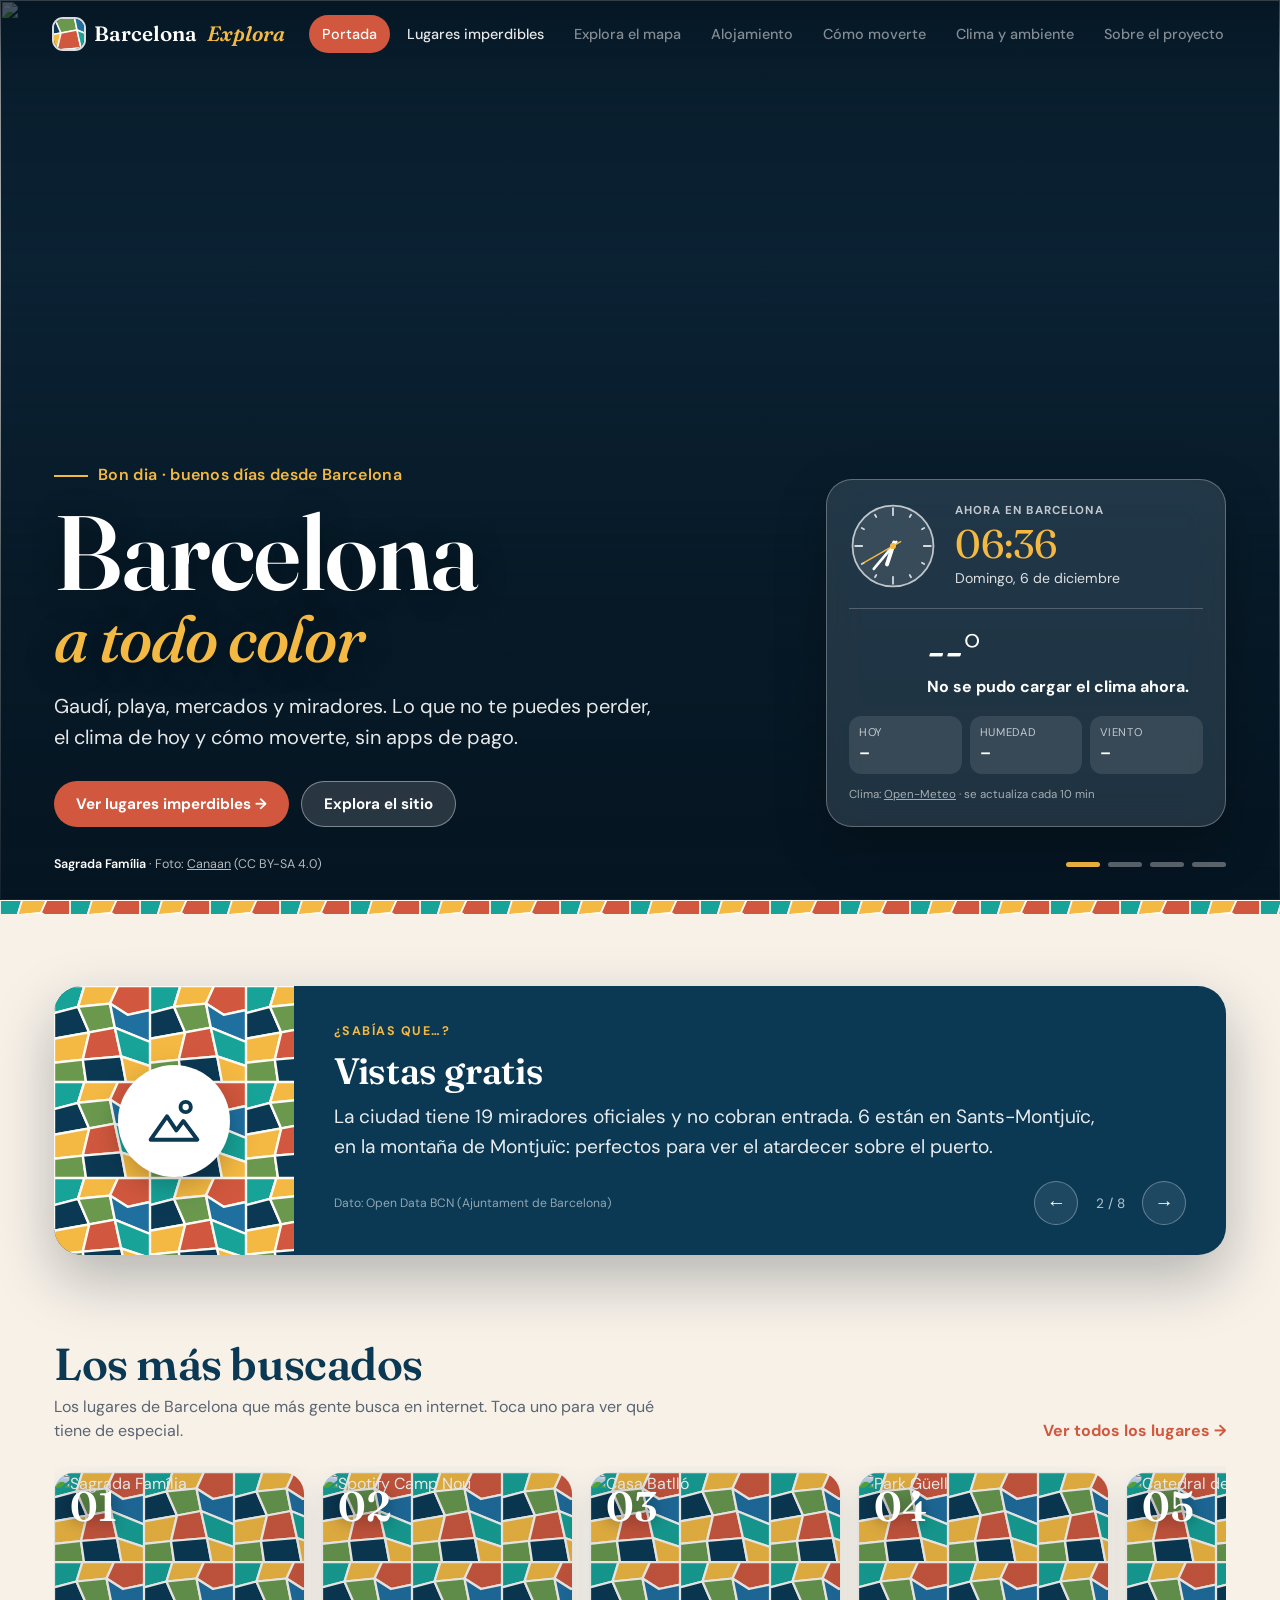
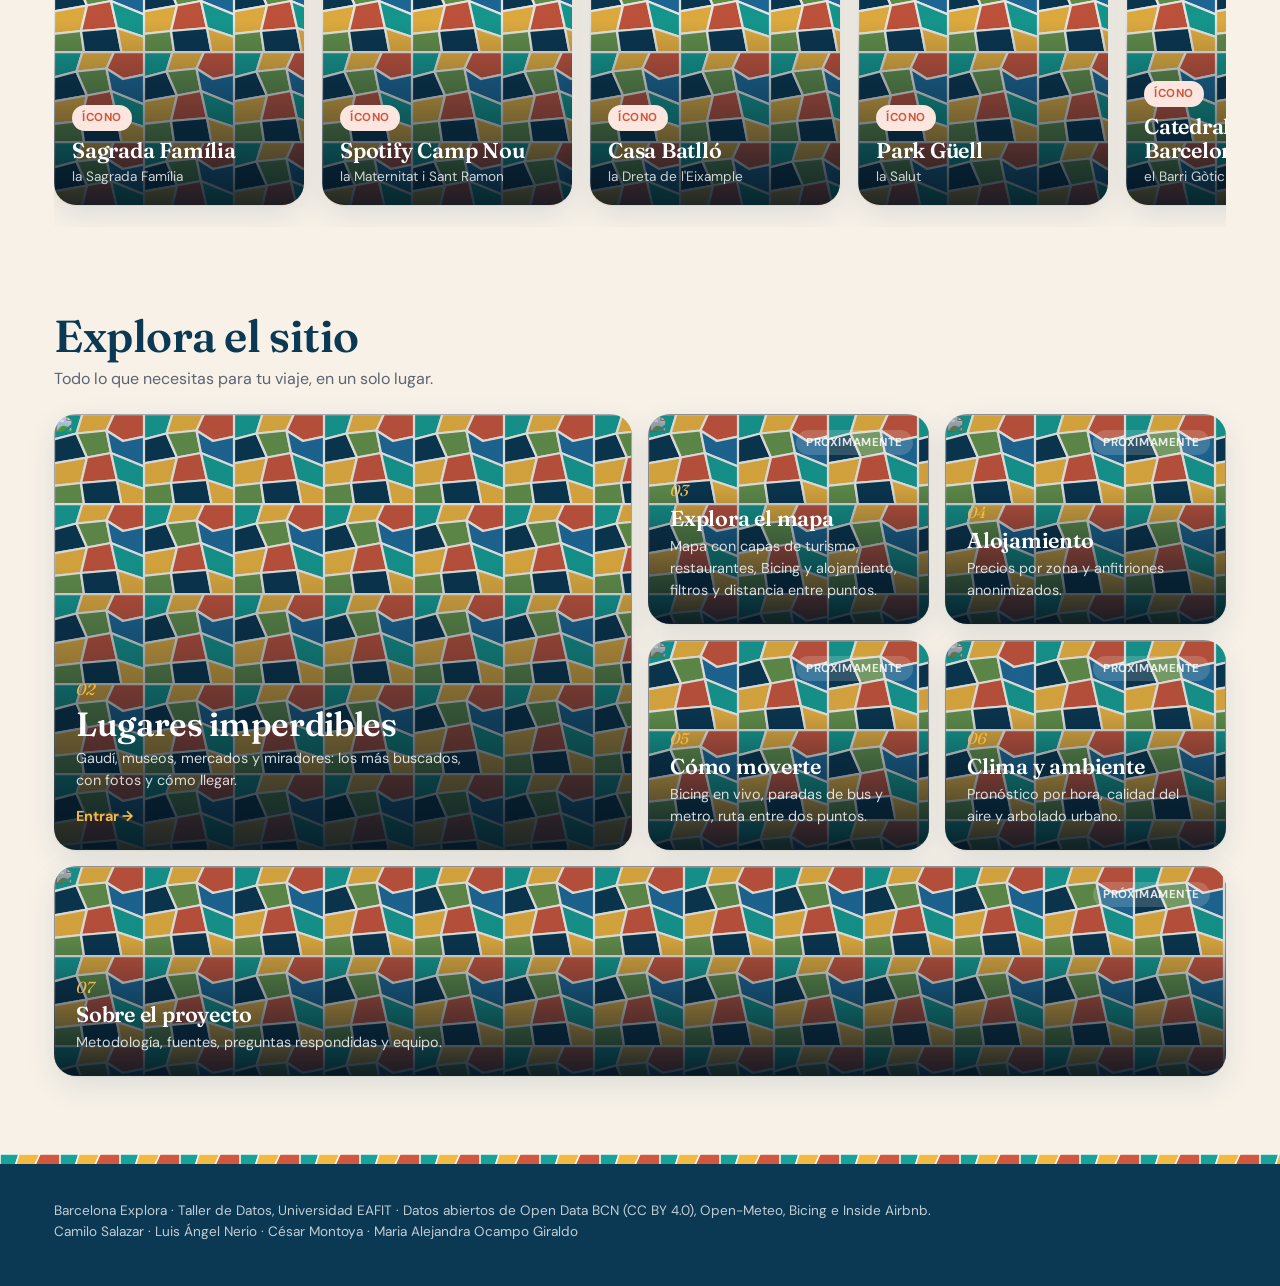
==== index.html @ 73ba647a "feat(portada): hora y clima en vivo de Barcelona y dato curioso del lago" ====
<!DOCTYPE html>
<html lang="es">
<head>
  <meta charset="UTF-8">
  <meta name="viewport" content="width=device-width, initial-scale=1">
  <title>Barcelona Explora · Tu guía de Barcelona</title>
  <meta name="description" content="Qué ver en Barcelona, el clima de hoy y cómo moverte, con datos abiertos de la ciudad.">
  <link rel="preconnect" href="https://fonts.googleapis.com">
  <link rel="preconnect" href="https://fonts.gstatic.com" crossorigin>
  <link href="https://fonts.googleapis.com/css2?family=Fraunces:ital,opsz,wght@0,9..144,500;0,9..144,600;1,9..144,500&family=DM+Sans:opsz,wght@9..40,400;9..40,500;9..40,600;9..40,700&display=swap" rel="stylesheet">
  <link rel="stylesheet" href="assets/css/estilos.css">
</head>
<body class="con-hero">
  <header id="navbar"></header>

  <main>
    <section class="hero" aria-labelledby="hero-titulo">
      <div class="hero__fondos" id="fondos">
        <img class="activa" src="assets/img/portada/sagrada-familia.jpg" alt="">
      </div>

      <div class="contenedor hero__contenido">
        <div>
          <p class="hero__saludo" id="saludo">Hola, viajero</p>
          <h1 id="hero-titulo">Barcelona <em>a todo color</em></h1>
          <p class="hero__intro">Gaudí, playa, mercados y miradores. Lo que no te puedes perder, el clima de hoy y cómo moverte, sin apps de pago.</p>
          <div class="hero__acciones">
            <a class="boton" href="lugares.html">Ver lugares imperdibles →</a>
            <a class="boton boton--vidrio" href="#explora">Explora el sitio</a>
          </div>
        </div>

        <aside class="widget" aria-label="Ahora en Barcelona">
          <div class="widget__reloj">
            <svg class="reloj" viewBox="0 0 100 100" aria-hidden="true">
              <circle class="reloj__cara" cx="50" cy="50" r="46"/>
              <g id="reloj-marcas"></g>
              <line class="reloj__aguja reloj__aguja--h" id="aguja-h" x1="50" y1="54" x2="50" y2="28"/>
              <line class="reloj__aguja reloj__aguja--m" id="aguja-m" x1="50" y1="56" x2="50" y2="16"/>
              <line class="reloj__aguja reloj__aguja--s" id="aguja-s" x1="50" y1="60" x2="50" y2="12"/>
              <circle cx="50" cy="50" r="3.5" fill="#f4b942"/>
            </svg>
            <div aria-live="off">
              <div class="widget__etiqueta">Ahora en Barcelona</div>
              <div class="widget__hora" id="hora-bcn">--:--</div>
              <div class="widget__fecha" id="fecha-bcn"></div>
            </div>
          </div>

          <div class="widget__clima" id="clima">
            <svg class="clima__icono" id="clima-icono" viewBox="0 0 64 64" aria-hidden="true"></svg>
            <div>
              <div class="clima__temp" id="clima-temp">--°</div>
              <div class="clima__estado" id="clima-estado">Cargando el clima…</div>
              <div class="clima__sensacion" id="clima-sensacion"></div>
            </div>
          </div>
          <dl class="clima__detalles">
            <div><dt>Hoy</dt><dd id="clima-minmax">–</dd></div>
            <div><dt>Humedad</dt><dd id="clima-humedad">–</dd></div>
            <div><dt>Viento</dt><dd id="clima-viento">–</dd></div>
          </dl>
          <p class="widget__fuente" id="clima-fuente">Clima: <a href="https://open-meteo.com/" target="_blank" rel="noopener">Open-Meteo</a> · se actualiza cada 10 min</p>
        </aside>
      </div>

      <div class="contenedor hero__pie">
        <p class="hero__credito" id="credito"></p>
        <div class="hero__puntos" id="puntos" role="group" aria-label="Cambiar foto"></div>
      </div>
    </section>
    <div class="mosaico-franja" aria-hidden="true"></div>

    <div class="contenedor">
      <section class="sabias" aria-labelledby="sabias-titulo">
        <div class="sabias__caja" id="sabias">
          <div class="sabias__lado"><div class="sabias__icono" id="dato-icono"></div></div>
          <div class="sabias__cuerpo">
            <p class="sabias__kicker" id="sabias-titulo">¿Sabías que…?</p>
            <h2 class="sabias__titulo" id="dato-titulo">&nbsp;</h2>
            <p class="sabias__texto" id="dato-texto" aria-live="polite">Cargando un dato curioso…</p>
            <div class="sabias__pie">
              <span class="sabias__fuente" id="dato-fuente"></span>
              <div class="sabias__nav">
                <button type="button" id="dato-anterior" aria-label="Dato anterior">←</button>
                <span class="sabias__contador" id="dato-contador"></span>
                <button type="button" id="dato-otro" aria-label="Otro dato">→</button>
              </div>
            </div>
          </div>
        </div>
      </section>

      <section class="seccion" aria-labelledby="top-titulo">
        <div class="seccion__titulo">
          <div>
            <h2 id="top-titulo">Los más buscados</h2>
            <p>Los lugares de Barcelona que más gente busca en internet. Toca uno para ver qué tiene de especial.</p>
          </div>
          <a class="seccion__enlace" href="lugares.html">Ver todos los lugares →</a>
        </div>
        <div class="carrusel" id="top"></div>
      </section>

      <section class="seccion" id="explora" aria-labelledby="explora-titulo">
        <div class="seccion__titulo">
          <div>
            <h2 id="explora-titulo">Explora el sitio</h2>
            <p>Todo lo que necesitas para tu viaje, en un solo lugar.</p>
          </div>
        </div>
        <div class="paginas-grid" id="paginas"></div>
      </section>
    </div>
  </main>

  <footer id="pie"></footer>

  <script src="assets/js/navegacion.js"></script>
  <script src="assets/js/portada.js"></script>
</body>
</html>
---- assets/css/estilos.css ----
/* =========================================================================
   Barcelona Explora — estándar visual
   Todas las páginas importan este archivo. Usen las variables, no colores
   sueltos, para que el sitio se vea como uno solo.

   Idea visual: el trencadís de Gaudí (mosaico de cerámica rota) sobre el
   azul del Mediterráneo. Fotos grandes, poco texto, todo se toca.
   ========================================================================= */

:root {
  /* Paleta: Mediterráneo + cerámica de Gaudí */
  --mar: #0b3954;          /* color principal: navbar, títulos */
  --mar-claro: #1f6f9f;    /* enlaces, acentos fríos */
  --turquesa: #17a398;     /* azulejo turquesa del trencadís */
  --terracota: #d1583e;    /* acento: botones, etiqueta activa */
  --sol: #f4b942;          /* amarillo azafrán: hora, destacados */
  --oliva: #6a994e;        /* verde del Park Güell */
  --piedra: #f7f1e8;       /* fondo general */
  --papel: #ffffff;        /* fondo de tarjetas */
  --tinta: #16202c;        /* texto principal */
  --tinta-suave: #5b6472;  /* texto secundario */
  --linea: #e7ded0;        /* bordes */

  /* Colores por tipo de lugar (reutilizables en el mapa) */
  --tipo-icono: #d1583e;
  --tipo-mirador: #1f6f9f;
  --tipo-museo: #8a4fa3;
  --tipo-mercado: #3e8e5e;

  /* Tipografía */
  --fuente-titulos: "Fraunces", Georgia, serif;
  --fuente-texto: "DM Sans", system-ui, -apple-system, "Segoe UI", sans-serif;

  /* Medidas */
  --radio: 18px;
  --sombra: 0 1px 2px rgba(11, 57, 84, .06), 0 10px 30px rgba(11, 57, 84, .10);
  --sombra-fuerte: 0 24px 60px rgba(11, 25, 40, .28);
  --ancho-max: 1220px;

  /* Mosaico trencadís, para fondos decorativos y lugares sin foto */
  --trencadis: url("data:image/svg+xml,%3Csvg xmlns='http://www.w3.org/2000/svg' width='120' height='120' viewBox='0 0 120 120'%3E%3Crect width='120' height='120' fill='%23fdfaf4'/%3E%3Cg stroke='%23fdfaf4' stroke-width='3' stroke-linejoin='round'%3E%3Cpolygon points='0,0 38,0 30,26 0,34' fill='%2317a398'/%3E%3Cpolygon points='38,0 80,0 70,22 30,26' fill='%23f4b942'/%3E%3Cpolygon points='80,0 120,0 120,30 92,36 70,22' fill='%23d1583e'/%3E%3Cpolygon points='0,34 30,26 44,58 0,66' fill='%230b3954'/%3E%3Cpolygon points='30,26 70,22 76,52 44,58' fill='%236a994e'/%3E%3Cpolygon points='70,22 92,36 120,30 120,70 76,52' fill='%231f6f9f'/%3E%3Cpolygon points='0,66 44,58 36,92 0,96' fill='%23f4b942'/%3E%3Cpolygon points='44,58 76,52 84,88 36,92' fill='%23d1583e'/%3E%3Cpolygon points='76,52 120,70 120,100 84,88' fill='%2317a398'/%3E%3Cpolygon points='0,96 36,92 40,120 0,120' fill='%236a994e'/%3E%3Cpolygon points='36,92 84,88 90,120 40,120' fill='%230b3954'/%3E%3Cpolygon points='84,88 120,100 120,120 90,120' fill='%23f4b942'/%3E%3C/g%3E%3C/svg%3E");
}

* { box-sizing: border-box; }

html { scroll-behavior: smooth; }

body {
  margin: 0;
  font-family: var(--fuente-texto);
  color: var(--tinta);
  background: var(--piedra);
  line-height: 1.55;
  -webkit-font-smoothing: antialiased;
}

h1, h2, h3 {
  font-family: var(--fuente-titulos);
  color: var(--mar);
  line-height: 1.1;
  margin: 0 0 .5em;
  font-weight: 600;
  letter-spacing: -.01em;
}

a { color: var(--mar-claro); }

img { max-width: 100%; display: block; }

.contenedor {
  max-width: var(--ancho-max);
  margin: 0 auto;
  padding: 0 24px;
}

.solo-lectores {
  position: absolute; width: 1px; height: 1px; overflow: hidden;
  clip: rect(0 0 0 0); white-space: nowrap;
}

/* ---------- Navbar (la pinta navegacion.js) ---------- */
.navbar {
  position: sticky;
  top: 0;
  z-index: 50;
  background: var(--mar);
  color: #fff;
  transition: background .3s ease, box-shadow .3s ease;
}
.navbar__fila {
  display: flex;
  align-items: center;
  gap: 24px;
  min-height: 68px;
}
.navbar__marca {
  display: flex;
  align-items: center;
  gap: 10px;
  font-family: var(--fuente-titulos);
  font-size: 1.3rem;
  font-weight: 600;
  color: #fff;
  text-decoration: none;
  white-space: nowrap;
}
.navbar__marca::before {
  content: "";
  width: 30px; height: 30px;
  border-radius: 9px;
  background: var(--trencadis) center / 60px;
  box-shadow: 0 0 0 2px rgba(255, 255, 255, .85);
}
.navbar__marca span { color: var(--sol); font-style: italic; }
.navbar__lista {
  display: flex;
  gap: 4px;
  list-style: none;
  margin: 0 0 0 auto;
  padding: 0;
  overflow-x: auto;
  scrollbar-width: none;
}
.navbar__lista::-webkit-scrollbar { display: none; }
.navbar__enlace {
  display: flex;
  align-items: center;
  gap: 6px;
  padding: 8px 13px;
  border-radius: 999px;
  color: rgba(255, 255, 255, .9);
  text-decoration: none;
  font-size: .9rem;
  font-weight: 500;
  white-space: nowrap;
}
.navbar__enlace:hover { background: rgba(255, 255, 255, .12); color: #fff; }
.navbar__enlace[aria-current="page"] { background: var(--terracota); color: #fff; }
.navbar__enlace--pendiente { color: rgba(255, 255, 255, .5); cursor: default; }
.navbar__enlace--pendiente:hover { background: none; color: rgba(255, 255, 255, .5); }
.navbar__menu {
  display: none;
  margin-left: auto;
  background: none;
  border: 1px solid rgba(255, 255, 255, .35);
  color: #fff;
  border-radius: 999px;
  padding: 7px 14px;
  font: inherit;
}

/* En páginas con foto de portada la barra flota transparente sobre la foto */
.con-hero .navbar { position: fixed; left: 0; right: 0; background: linear-gradient(rgba(5, 20, 32, .55), transparent); }
.con-hero .navbar.navbar--solida { background: var(--mar); box-shadow: 0 6px 24px rgba(0, 0, 0, .18); }

@media (max-width: 1140px) {
  .navbar__menu { display: block; }
  .navbar__lista {
    display: none;
    position: absolute;
    top: 68px; left: 0; right: 0;
    flex-direction: column;
    background: var(--mar);
    padding: 8px 16px 16px;
  }
  .navbar__lista.abierta { display: flex; }
}

/* ---------- Etiquetas ---------- */
.etiqueta {
  display: inline-flex;
  align-items: center;
  gap: 5px;
  font-size: .72rem;
  font-weight: 700;
  letter-spacing: .05em;
  text-transform: uppercase;
  padding: 4px 10px;
  border-radius: 999px;
  background: var(--linea);
  color: var(--tinta-suave);
}
.etiqueta--pronto { background: rgba(255, 255, 255, .16); color: rgba(255, 255, 255, .85); }
.etiqueta--icono { background: #fbe6e0; color: var(--tipo-icono); }
.etiqueta--mirador { background: #e3eef6; color: var(--tipo-mirador); }
.etiqueta--museo { background: #f1e8f5; color: var(--tipo-museo); }
.etiqueta--mercado { background: #e5f2ea; color: var(--tipo-mercado); }

/* ---------- Tarjetas y botones ---------- */
.tarjeta {
  background: var(--papel);
  border: 1px solid var(--linea);
  border-radius: var(--radio);
  box-shadow: var(--sombra);
  padding: 22px;
}

.boton {
  display: inline-flex;
  align-items: center;
  justify-content: center;
  gap: 8px;
  padding: 12px 22px;
  border-radius: 999px;
  border: 0;
  background: var(--terracota);
  color: #fff;
  font: 700 .95rem var(--fuente-texto);
  text-decoration: none;
  cursor: pointer;
  transition: transform .15s ease, filter .15s ease;
}
.boton:hover { filter: brightness(1.07); transform: translateY(-1px); }
.boton svg { width: 18px; height: 18px; flex: none; }
.boton--secundario { background: var(--papel); color: var(--mar); border: 1px solid var(--linea); }
.boton--vidrio {
  background: rgba(255, 255, 255, .14);
  color: #fff;
  border: 1px solid rgba(255, 255, 255, .4);
  backdrop-filter: blur(8px);
}

.fuente-dato {
  font-size: .8rem;
  color: var(--tinta-suave);
}
.fuente-dato a { color: inherit; }

/* ---------- Pie ---------- */
.pie {
  margin-top: 88px;
  padding: 36px 0 44px;
  font-size: .85rem;
  color: rgba(255, 255, 255, .75);
  background: var(--mar);
  position: relative;
}
.pie::before {
  content: "";
  position: absolute; left: 0; right: 0; top: -10px;
  height: 10px;
  background: var(--trencadis) 0 0 / 60px;
}
.pie a { color: #fff; }

/* =========================================================================
   Portada
   ========================================================================= */
.hero {
  position: relative;
  min-height: 100vh;
  min-height: 100svh;
  display: flex;
  flex-direction: column;
  justify-content: flex-end;
  color: #fff;
  background: #0b2233;
  overflow: hidden;
  isolation: isolate;
}
.hero__fondos { position: absolute; inset: 0; z-index: -2; }
.hero__fondos img {
  position: absolute; inset: 0;
  width: 100%; height: 100%;
  object-fit: cover;
  opacity: 0;
  transform: scale(1.08);
  transition: opacity 1.6s ease;
}
.hero__fondos img.activa { opacity: 1; animation: acercar 9s ease-out forwards; }
@keyframes acercar { from { transform: scale(1.08); } to { transform: scale(1); } }
.hero::after {
  content: "";
  position: absolute; inset: 0; z-index: -1;
  background:
    linear-gradient(180deg, rgba(5, 20, 32, .45) 0%, rgba(5, 20, 32, 0) 30%),
    linear-gradient(0deg, rgba(5, 20, 32, .92) 0%, rgba(5, 20, 32, .55) 38%, rgba(5, 20, 32, 0) 70%);
}

.hero__contenido {
  width: 100%;
  display: grid;
  grid-template-columns: 1.25fr minmax(300px, 400px);
  align-items: end;
  gap: 40px;
  padding-top: 120px;
  padding-bottom: 28px;
}
.hero__saludo {
  display: inline-flex;
  align-items: center;
  gap: 10px;
  margin: 0 0 14px;
  font-weight: 600;
  letter-spacing: .02em;
  color: var(--sol);
}
.hero__saludo::before { content: ""; width: 34px; height: 2px; background: currentColor; }
.hero h1 {
  color: #fff;
  font-size: clamp(3rem, 9vw, 6.6rem);
  line-height: .95;
  margin-bottom: 20px;
  text-shadow: 0 4px 30px rgba(0, 0, 0, .35);
}
.hero h1 em { display: block; font-style: italic; font-weight: 500; color: var(--sol); font-size: .62em; margin-top: 6px; }
.hero__intro {
  font-size: clamp(1.05rem, 1.6vw, 1.25rem);
  max-width: 44ch;
  color: rgba(255, 255, 255, .9);
  margin: 0 0 28px;
}
.hero__acciones { display: flex; flex-wrap: wrap; gap: 12px; }

/* Widget de vidrio: reloj + clima */
.widget {
  background: rgba(255, 255, 255, .12);
  border: 1px solid rgba(255, 255, 255, .28);
  border-radius: 26px;
  padding: 22px;
  backdrop-filter: blur(18px) saturate(1.3);
  -webkit-backdrop-filter: blur(18px) saturate(1.3);
  box-shadow: 0 20px 50px rgba(0, 0, 0, .25);
}
.widget__reloj {
  display: flex;
  align-items: center;
  gap: 18px;
  padding-bottom: 18px;
  border-bottom: 1px solid rgba(255, 255, 255, .22);
}
.reloj { width: 88px; height: 88px; flex: none; }
.reloj__cara { fill: rgba(255, 255, 255, .1); stroke: rgba(255, 255, 255, .7); stroke-width: 2; }
.reloj__marca { stroke: rgba(255, 255, 255, .8); stroke-width: 2; stroke-linecap: round; }
.reloj__aguja { stroke-linecap: round; }
.reloj__aguja--h { stroke: #fff; stroke-width: 4.5; }
.reloj__aguja--m { stroke: #fff; stroke-width: 3; }
.reloj__aguja--s { stroke: var(--sol); stroke-width: 1.6; }
.widget__etiqueta { font-size: .72rem; text-transform: uppercase; letter-spacing: .1em; color: rgba(255, 255, 255, .72); font-weight: 700; }
.widget__hora {
  font-family: var(--fuente-titulos);
  font-size: 2.5rem;
  line-height: 1;
  color: var(--sol);
  font-variant-numeric: tabular-nums;
  margin: 4px 0;
}
.widget__fecha { font-size: .88rem; color: rgba(255, 255, 255, .85); }

.widget__clima { display: flex; align-items: center; gap: 14px; padding-top: 18px; }
.clima__icono { width: 64px; height: 64px; flex: none; filter: drop-shadow(0 4px 10px rgba(0, 0, 0, .2)); }
.clima__temp { font-family: var(--fuente-titulos); font-size: 3rem; line-height: 1; }
.clima__estado { font-weight: 700; }
.clima__sensacion { font-size: .85rem; color: rgba(255, 255, 255, .8); }
.clima__detalles {
  display: grid;
  grid-template-columns: repeat(3, 1fr);
  gap: 8px;
  margin: 16px 0 0;
}
.clima__detalles div { background: rgba(255, 255, 255, .1); border-radius: 12px; padding: 8px 10px; }
.clima__detalles dt { font-size: .7rem; color: rgba(255, 255, 255, .7); text-transform: uppercase; letter-spacing: .06em; }
.clima__detalles dd { margin: 0; font-weight: 700; }
.widget__fuente { margin: 12px 0 0; font-size: .72rem; color: rgba(255, 255, 255, .6); }
.widget__fuente a { color: inherit; }

.hero__pie {
  width: 100%;
  display: flex;
  justify-content: space-between;
  align-items: center;
  gap: 16px;
  padding-bottom: 26px;
  font-size: .78rem;
  color: rgba(255, 255, 255, .7);
}
.hero__credito { margin: 0; }
.hero__credito strong { color: #fff; font-weight: 600; }
.hero__credito a { color: inherit; }
.hero__puntos { display: flex; gap: 8px; }
.hero__puntos button {
  width: 34px; height: 5px; padding: 0;
  border: 0; border-radius: 99px;
  background: rgba(255, 255, 255, .35);
  cursor: pointer;
}
.hero__puntos button[aria-current="true"] { background: var(--sol); }

@media (max-width: 900px) {
  .hero__contenido { grid-template-columns: 1fr; padding-top: 110px; }
  .widget { max-width: 440px; }
}

/* Franja de mosaico */
.mosaico-franja { height: 14px; background: var(--trencadis) 0 0 / 70px; }

/* ¿Sabías que…? */
.sabias {
  position: relative;
  margin-top: 72px;
}
.sabias__caja {
  position: relative;
  display: grid;
  grid-template-columns: 240px 1fr;
  gap: 0;
  border-radius: 28px;
  overflow: hidden;
  background: var(--mar);
  color: #fff;
  box-shadow: var(--sombra-fuerte);
}
.sabias__lado {
  background: var(--trencadis) 0 0 / 96px;
  display: grid;
  place-items: center;
  padding: 28px;
  min-height: 220px;
}
.sabias__icono {
  width: 112px; height: 112px;
  border-radius: 50%;
  background: var(--papel);
  display: grid;
  place-items: center;
  box-shadow: 0 10px 30px rgba(0, 0, 0, .25);
  color: var(--mar);
}
.sabias__icono svg { width: 56px; height: 56px; }
.sabias__cuerpo { padding: 36px 40px 30px; display: flex; flex-direction: column; gap: 10px; }
.sabias__kicker { font-weight: 700; text-transform: uppercase; letter-spacing: .12em; font-size: .78rem; color: var(--sol); margin: 0; }
.sabias__titulo { color: #fff; font-size: clamp(1.6rem, 3vw, 2.3rem); margin: 0; }
.sabias__texto { font-size: clamp(1.05rem, 1.5vw, 1.22rem); line-height: 1.55; color: rgba(255, 255, 255, .9); margin: 0; max-width: 60ch; min-height: 3.2em; }
.sabias__pie { display: flex; align-items: center; justify-content: space-between; gap: 16px; flex-wrap: wrap; margin-top: 8px; }
.sabias__fuente { font-size: .76rem; color: rgba(255, 255, 255, .55); }
.sabias__nav { display: flex; gap: 8px; align-items: center; }
.sabias__nav button {
  width: 44px; height: 44px;
  border-radius: 50%;
  border: 1px solid rgba(255, 255, 255, .3);
  background: rgba(255, 255, 255, .08);
  color: #fff;
  font-size: 1.2rem;
  cursor: pointer;
}
.sabias__nav button:hover { background: rgba(255, 255, 255, .18); }
.sabias__contador { font-variant-numeric: tabular-nums; font-size: .85rem; color: rgba(255, 255, 255, .7); min-width: 3.5em; text-align: center; }
.sabias__texto, .sabias__titulo, .sabias__icono { transition: opacity .25s ease, transform .25s ease; }
.sabias--cambiando .sabias__texto, .sabias--cambiando .sabias__titulo { opacity: 0; transform: translateY(6px); }
.sabias--cambiando .sabias__icono { opacity: 0; transform: scale(.85) rotate(-8deg); }
@media (max-width: 720px) {
  .sabias__caja { grid-template-columns: 1fr; }
  .sabias__lado { min-height: 150px; }
  .sabias__cuerpo { padding: 26px 22px; }
}

/* Secciones */
.seccion { margin-top: 84px; }
.seccion__titulo {
  display: flex;
  align-items: flex-end;
  justify-content: space-between;
  gap: 16px;
  flex-wrap: wrap;
  margin-bottom: 22px;
}
.seccion__titulo h2 { font-size: clamp(1.9rem, 4vw, 2.8rem); margin: 0; }
.seccion__titulo p { margin: 6px 0 0; color: var(--tinta-suave); max-width: 56ch; }
.seccion__enlace { font-weight: 700; color: var(--terracota); text-decoration: none; white-space: nowrap; }
.seccion__enlace:hover { text-decoration: underline; }

/* Carrusel de los más buscados */
.carrusel {
  display: grid;
  grid-auto-flow: column;
  grid-auto-columns: minmax(250px, 300px);
  gap: 18px;
  overflow-x: auto;
  scroll-snap-type: x mandatory;
  padding: 6px 4px 22px;
  scrollbar-width: thin;
}
.postal {
  position: relative;
  scroll-snap-align: start;
  aspect-ratio: 3 / 4;
  border-radius: 22px;
  overflow: hidden;
  color: #fff;
  text-decoration: none;
  box-shadow: var(--sombra);
  background: var(--trencadis) 0 0 / 90px;
  isolation: isolate;
}
.postal img { position: absolute; inset: 0; width: 100%; height: 100%; object-fit: cover; z-index: -2; transition: transform .6s ease; }
.postal::after { content: ""; position: absolute; inset: 0; z-index: -1; background: linear-gradient(0deg, rgba(5, 20, 32, .88) 0%, rgba(5, 20, 32, .1) 55%); }
.postal:hover img { transform: scale(1.06); }
.postal__num {
  position: absolute; top: 14px; left: 16px;
  font-family: var(--fuente-titulos);
  font-size: 2.6rem;
  font-weight: 600;
  line-height: 1;
  color: #fff;
  text-shadow: 0 2px 14px rgba(0, 0, 0, .45);
}
.postal__info { position: absolute; left: 18px; right: 18px; bottom: 18px; }
.postal__info h3 { color: #fff; font-size: 1.35rem; margin: 8px 0 4px; }
.postal__info p { margin: 0; font-size: .85rem; color: rgba(255, 255, 255, .8); }

/* Explora el sitio: mosaico de fotos */
.paginas-grid {
  display: grid;
  grid-template-columns: repeat(4, 1fr);
  grid-auto-rows: 210px;
  gap: 16px;
}
.pagina-card {
  position: relative;
  border-radius: 22px;
  overflow: hidden;
  color: #fff;
  text-decoration: none;
  padding: 22px;
  display: flex;
  flex-direction: column;
  justify-content: flex-end;
  gap: 4px;
  background: var(--mar) var(--trencadis) 0 0 / 90px;
  isolation: isolate;
  box-shadow: var(--sombra);
}
.pagina-card:first-child { grid-column: span 2; grid-row: span 2; }
.pagina-card:last-child:not(:first-child) { grid-column: 1 / -1; }
.pagina-card img { position: absolute; inset: 0; width: 100%; height: 100%; object-fit: cover; z-index: -2; transition: transform .6s ease; }
.pagina-card::after { content: ""; position: absolute; inset: 0; z-index: -1; background: linear-gradient(0deg, rgba(5, 20, 32, .9) 0%, rgba(5, 20, 32, .15) 65%); }
.pagina-card:hover img { transform: scale(1.06); }
.pagina-card__num { font-family: var(--fuente-titulos); color: var(--sol); font-size: 1rem; font-style: italic; }
.pagina-card h3 { margin: 0; font-size: 1.35rem; color: #fff; }
.pagina-card:first-child h3 { font-size: 2.1rem; }
.pagina-card p { margin: 0; color: rgba(255, 255, 255, .82); font-size: .9rem; max-width: 40ch; }
.pagina-card .etiqueta { position: absolute; top: 16px; right: 16px; }
.pagina-card__ir { margin-top: 10px; font-weight: 700; color: var(--sol); font-size: .9rem; }
.pagina-card--pendiente { cursor: default; }
.pagina-card--pendiente img { filter: grayscale(.55) brightness(.85); }
.pagina-card--pendiente:hover img { transform: none; }
@media (max-width: 980px) {
  .paginas-grid { grid-template-columns: repeat(2, 1fr); }
}
@media (max-width: 560px) {
  .paginas-grid { grid-template-columns: 1fr; grid-auto-rows: 190px; }
  .pagina-card:first-child { grid-column: auto; grid-row: span 1; }
  .pagina-card:first-child h3 { font-size: 1.6rem; }
}

/* =========================================================================
   Lugares imperdibles
   ========================================================================= */
.cabecera-pagina { padding: 48px 0 24px; }
.cabecera-pagina p { max-width: 62ch; color: var(--tinta-suave); }

/* Banner con foto (cabecera de páginas internas) */
.banner {
  position: relative;
  color: #fff;
  padding: 150px 0 56px;
  background: #0b2233;
  overflow: hidden;
  isolation: isolate;
}
.banner img { position: absolute; inset: 0; width: 100%; height: 100%; object-fit: cover; z-index: -2; }
.banner::after { content: ""; position: absolute; inset: 0; z-index: -1; background: linear-gradient(0deg, rgba(5, 20, 32, .9) 5%, rgba(5, 20, 32, .25) 75%); }
.banner h1 { color: #fff; font-size: clamp(2.6rem, 7vw, 4.8rem); margin-bottom: 12px; }
.banner p { max-width: 54ch; font-size: 1.12rem; color: rgba(255, 255, 255, .9); margin: 0; }
.banner__credito { position: absolute; right: 16px; bottom: 10px; font-size: .7rem; color: rgba(255, 255, 255, .6); margin: 0; }
.banner__credito a { color: inherit; }

.filtros {
  position: sticky;
  top: 68px;
  z-index: 20;
  display: flex;
  flex-wrap: wrap;
  gap: 10px;
  align-items: center;
  margin: -30px 0 28px;
  padding: 14px;
  background: rgba(255, 255, 255, .92);
  backdrop-filter: blur(10px);
  border: 1px solid var(--linea);
  border-radius: 22px;
  box-shadow: var(--sombra);
}
.filtros__chips { display: flex; gap: 8px; overflow-x: auto; scrollbar-width: none; flex: 1 1 100%; padding-bottom: 2px; }
.filtros__chips::-webkit-scrollbar { display: none; }
.chip {
  display: inline-flex;
  align-items: center;
  gap: 7px;
  border: 1px solid var(--linea);
  background: var(--papel);
  color: var(--tinta);
  border-radius: 999px;
  padding: 8px 15px;
  font: 600 .92rem var(--fuente-texto);
  cursor: pointer;
  white-space: nowrap;
  transition: background .15s ease;
}
.chip:hover { background: var(--piedra); }
.chip svg { width: 17px; height: 17px; }
.chip small { font-weight: 500; opacity: .65; }
.chip[aria-pressed="true"] { background: var(--mar); border-color: var(--mar); color: #fff; }
.chip--top[aria-pressed="true"] { background: var(--terracota); border-color: var(--terracota); }
.campo {
  border: 1px solid var(--linea);
  background: var(--papel);
  border-radius: 999px;
  padding: 9px 15px;
  font: inherit;
  min-width: 0;
}
.filtros__buscar { flex: 1 1 220px; }
.filtros__contador { font-size: .85rem; color: var(--tinta-suave); margin-left: auto; }

.lugares-grid {
  display: grid;
  grid-template-columns: repeat(auto-fill, minmax(270px, 1fr));
  gap: 22px;
}
.lugar {
  text-align: left;
  font: inherit;
  color: inherit;
  cursor: pointer;
  display: flex;
  flex-direction: column;
  padding: 0;
  overflow: hidden;
  border: 0;
  border-radius: 22px;
  background: var(--papel);
  box-shadow: var(--sombra);
  transition: transform .2s ease, box-shadow .2s ease;
}
.lugar:hover, .lugar:focus-visible { transform: translateY(-4px); box-shadow: var(--sombra-fuerte); }
.lugar__foto {
  position: relative;
  aspect-ratio: 4 / 3;
  overflow: hidden;
  background: var(--trencadis) 0 0 / 80px;
}
.lugar__foto img { width: 100%; height: 100%; object-fit: cover; transition: transform .6s ease; }
.lugar:hover .lugar__foto img { transform: scale(1.06); }
.lugar__foto .etiqueta { position: absolute; left: 12px; top: 12px; box-shadow: 0 2px 8px rgba(0, 0, 0, .15); }
.lugar__sin-foto { position: absolute; inset: 0; display: grid; place-items: center; }
.lugar__sin-foto span {
  width: 76px; height: 76px; border-radius: 50%;
  display: grid; place-items: center;
  background: var(--papel);
  box-shadow: 0 8px 20px rgba(0, 0, 0, .2);
}
.lugar__sin-foto svg { width: 38px; height: 38px; }
.lugar__rank {
  position: absolute; right: 12px; top: 12px;
  display: inline-flex; align-items: center; gap: 4px;
  background: var(--terracota);
  color: #fff;
  font-weight: 700;
  font-size: .8rem;
  padding: 4px 10px;
  border-radius: 999px;
  box-shadow: 0 2px 8px rgba(0, 0, 0, .2);
}
.lugar__rank svg { width: 14px; height: 14px; }
.lugar__texto { padding: 16px 18px 18px; display: flex; flex-direction: column; gap: 6px; flex: 1; }
.lugar h3 { font-size: 1.2rem; margin: 0; }
.lugar__zona { display: flex; align-items: center; gap: 5px; font-size: .88rem; color: var(--tinta-suave); margin: 0; }
.lugar__zona svg { width: 15px; height: 15px; flex: none; }
.lugar__desc { font-size: .88rem; color: var(--tinta-suave); margin: 0; }
.lugar__pie { margin-top: auto; padding-top: 8px; display: flex; align-items: center; justify-content: space-between; gap: 8px; }
.lugar__ver { font-size: .85rem; color: var(--terracota); font-weight: 700; }

/* Medidor de popularidad (llamas) */
.llamas { display: inline-flex; gap: 1px; color: var(--sol); }
.llamas svg { width: 15px; height: 15px; }
.llamas .apagada { color: var(--linea); }

/* Ficha del lugar (diálogo) */
.ficha {
  border: 0;
  border-radius: 26px;
  padding: 0;
  width: min(720px, 94vw);
  max-height: 92vh;
  box-shadow: 0 30px 80px rgba(0, 0, 0, .35);
  overflow: auto;
}
.ficha[open] { animation: entrar .25s ease; }
@keyframes entrar { from { opacity: 0; transform: translateY(18px) scale(.98); } }
.ficha::backdrop { background: rgba(8, 20, 32, .65); backdrop-filter: blur(3px); }
.ficha__cerrar {
  position: sticky; top: 14px; float: right; z-index: 3;
  border: 0; background: rgba(255, 255, 255, .92);
  width: 40px; height: 40px; border-radius: 50%;
  font-size: 1.3rem; cursor: pointer; margin: 14px 14px 0 0;
  box-shadow: 0 4px 14px rgba(0, 0, 0, .2);
}
.ficha__portada {
  position: relative;
  margin-top: -54px;
  aspect-ratio: 16 / 9;
  background: var(--trencadis) 0 0 / 110px;
  color: #fff;
  isolation: isolate;
}
.ficha__portada img { position: absolute; inset: 0; width: 100%; height: 100%; object-fit: cover; z-index: -2; }
.ficha__portada::after { content: ""; position: absolute; inset: 0; z-index: -1; background: linear-gradient(0deg, rgba(5, 20, 32, .9) 0%, rgba(5, 20, 32, 0) 60%); }
.ficha__titulo { position: absolute; left: 28px; right: 28px; bottom: 22px; }
.ficha__titulo h2 { color: #fff; font-size: clamp(1.7rem, 4vw, 2.5rem); margin: 10px 0 2px; }
.ficha__titulo p { margin: 0; color: rgba(255, 255, 255, .85); }
.ficha__credito { position: absolute; right: 12px; top: calc(100% - 22px); font-size: .66rem; color: rgba(255, 255, 255, .55); }
.ficha__credito a { color: inherit; }
.ficha__cuerpo { padding: 22px 28px 28px; }
.ficha__datos { display: flex; flex-wrap: wrap; gap: 8px; margin-bottom: 18px; }
.dato-rapido {
  display: inline-flex; align-items: center; gap: 7px;
  background: var(--piedra);
  border-radius: 999px;
  padding: 7px 13px;
  font-size: .88rem;
  font-weight: 500;
}
.dato-rapido svg { width: 16px; height: 16px; color: var(--terracota); flex: none; }
.ficha__resumen { font-size: 1.04rem; line-height: 1.65; margin: 0 0 20px; }
.ficha__acciones { display: flex; flex-wrap: wrap; gap: 10px; margin-bottom: 20px; }
.ficha__acciones .boton { flex: 1 1 180px; }
.ficha details {
  border-top: 1px solid var(--linea);
  padding: 12px 0;
}
.ficha summary { cursor: pointer; font-weight: 700; color: var(--mar); }
.ficha dl { display: grid; grid-template-columns: 150px 1fr; gap: 8px 16px; margin: 14px 0 4px; font-size: .9rem; }
.ficha dt { color: var(--tinta-suave); font-size: .85rem; }
.ficha dd { margin: 0; overflow-wrap: anywhere; }
.ficha__horario { font-size: .88rem; color: var(--tinta-suave); padding-left: 18px; margin: 10px 0 4px; }
.ficha__horario li { margin-bottom: 6px; }
@media (max-width: 560px) {
  .ficha dl { grid-template-columns: 1fr; }
  .ficha__cuerpo { padding: 18px 20px 24px; }
  .ficha__titulo { left: 20px; right: 20px; }
}

.aviso { padding: 16px; border-radius: 12px; background: #fff4e5; color: #7a4a00; }

@media (prefers-reduced-motion: reduce) {
  *, *::before, *::after { animation: none !important; transition: none !important; scroll-behavior: auto !important; }
}
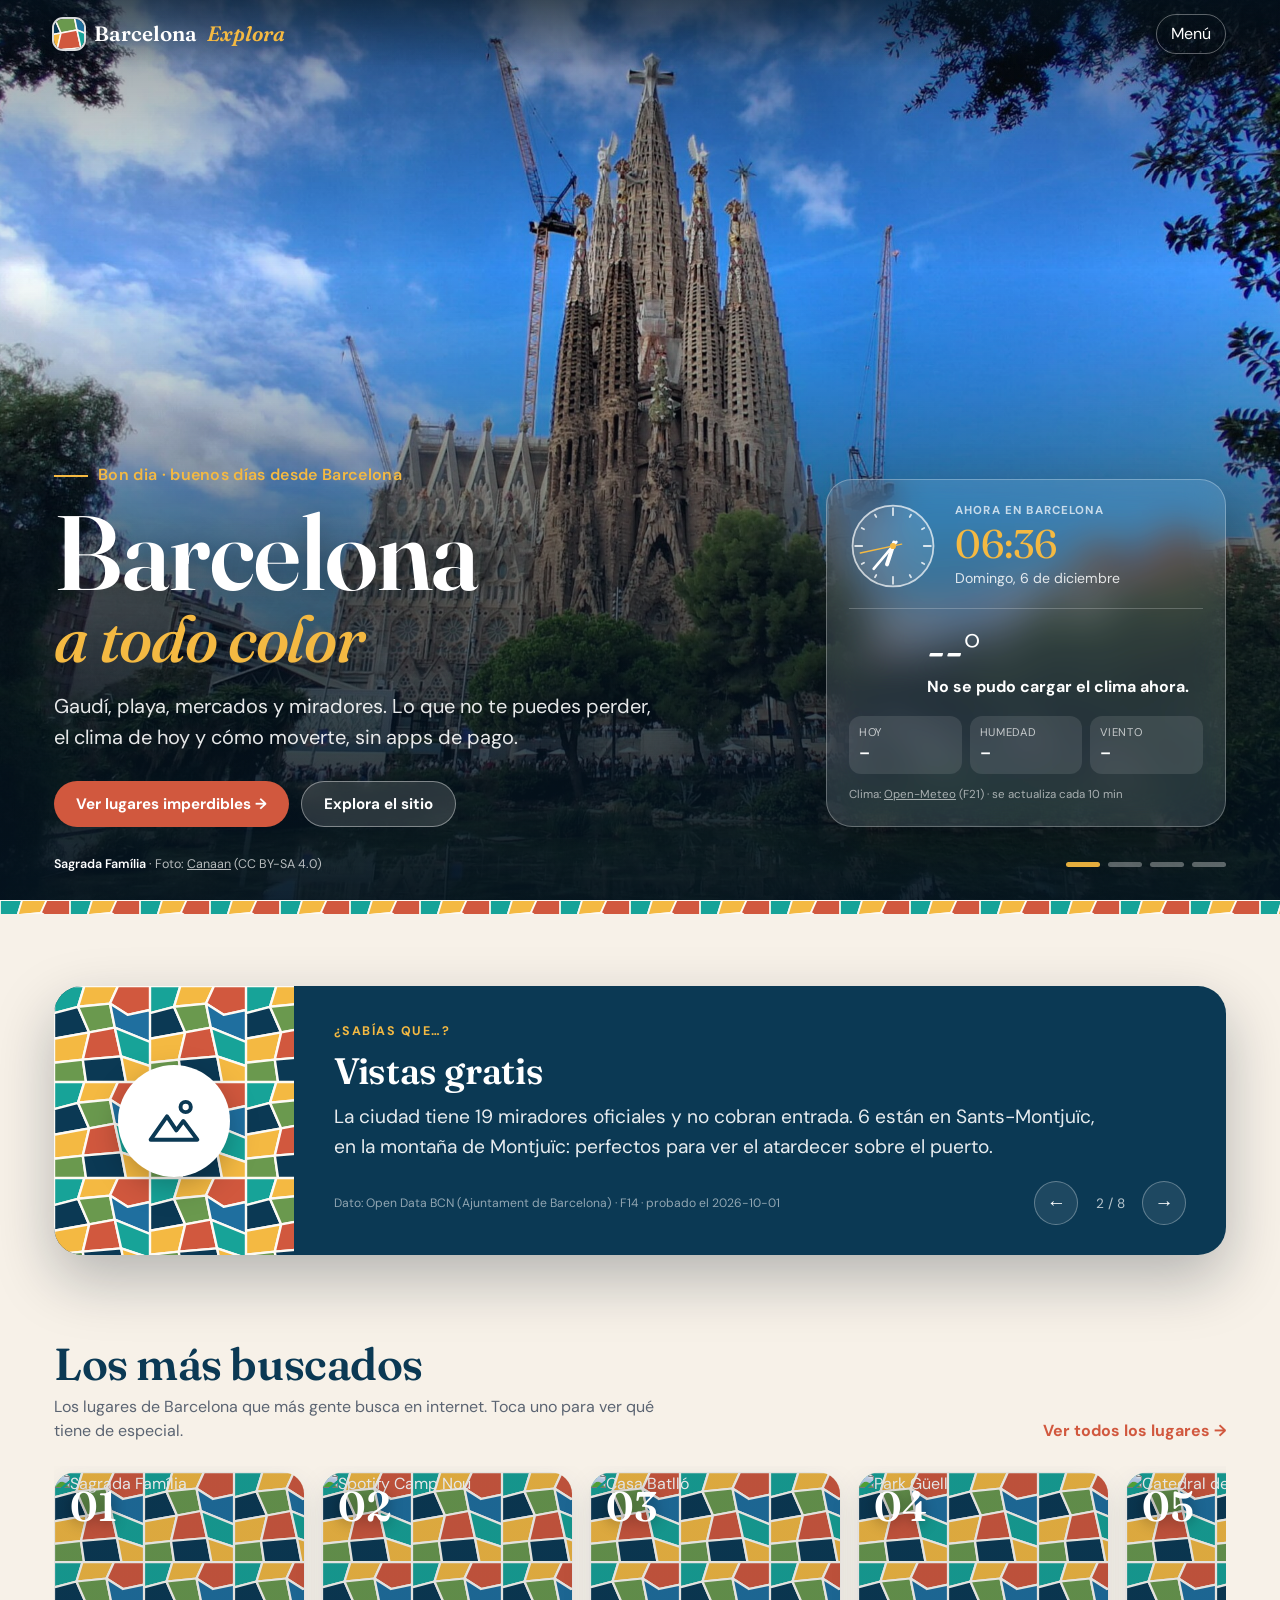
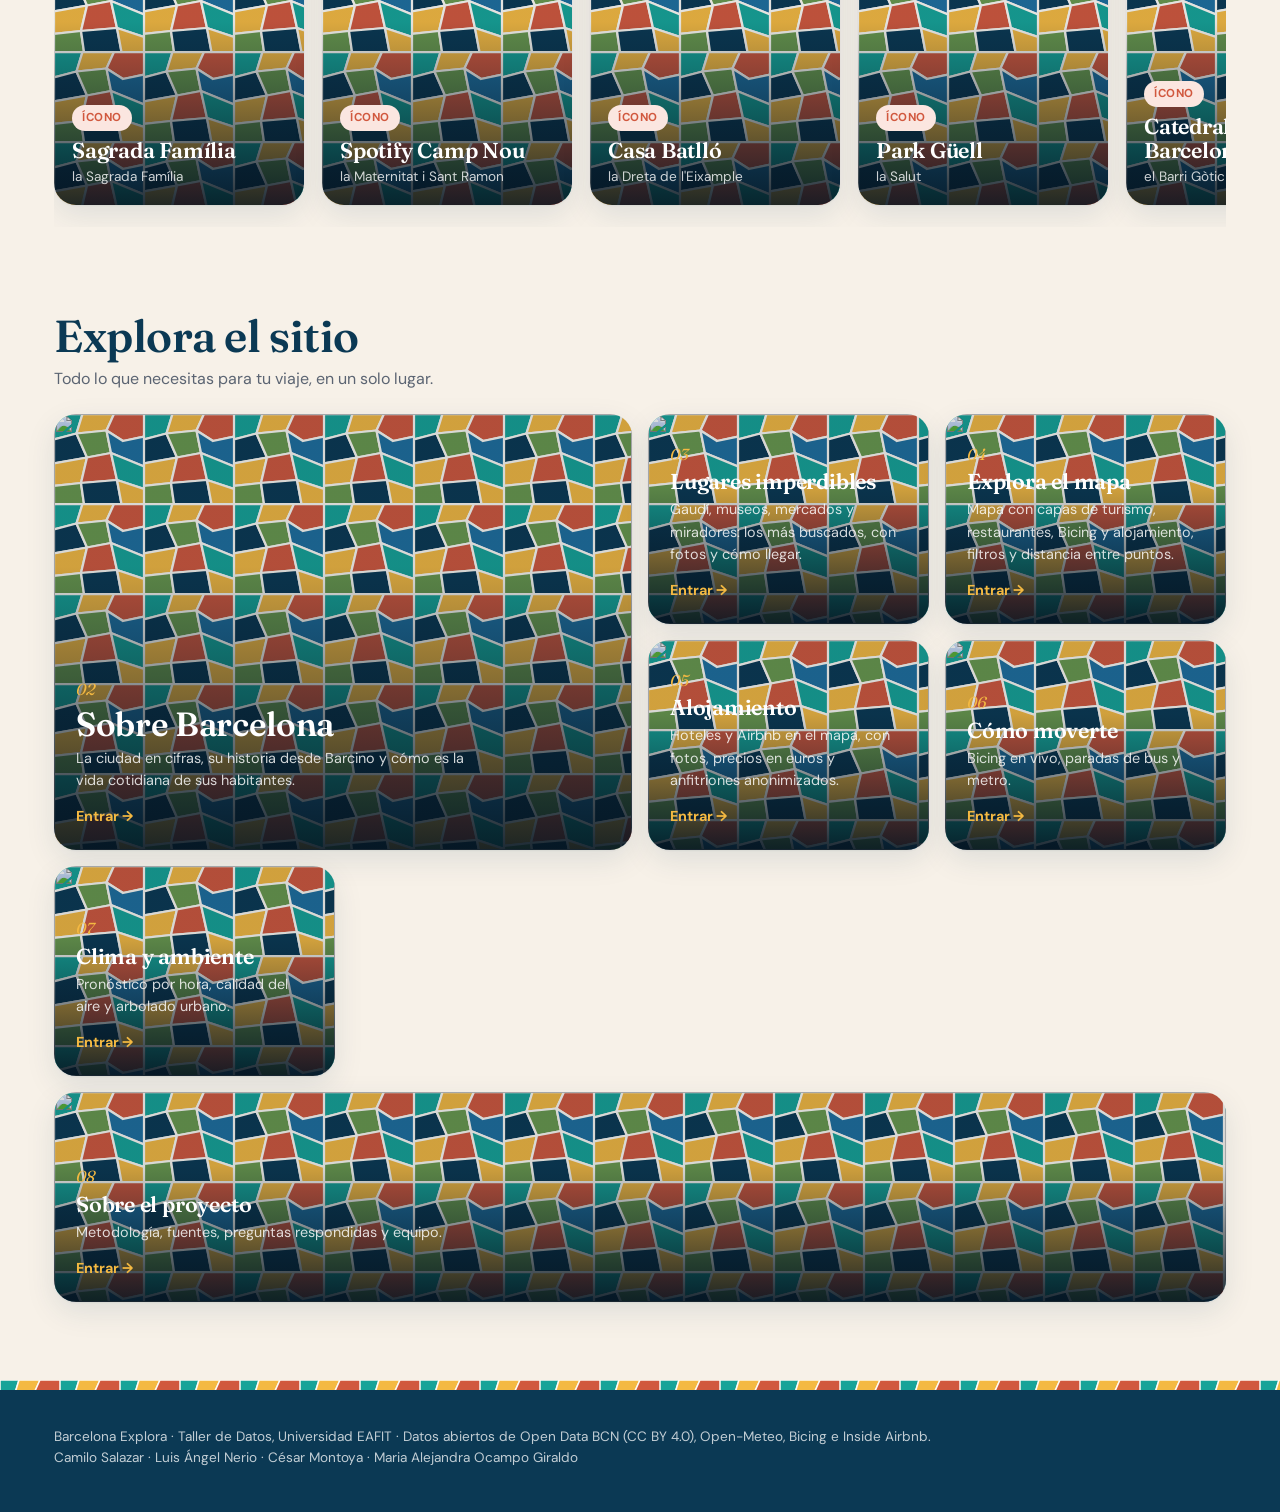
==== commit 01236f15: "feat: muestra ID y fecha de prueba en las fichas y agrega script de verificación" ====
--- a/index.html
+++ b/index.html
@@ -60,7 +60,7 @@
             <div><dt>Humedad</dt><dd id="clima-humedad">–</dd></div>
             <div><dt>Viento</dt><dd id="clima-viento">–</dd></div>
           </dl>
-          <p class="widget__fuente" id="clima-fuente">Clima: <a href="https://open-meteo.com/" target="_blank" rel="noopener">Open-Meteo</a> · se actualiza cada 10 min</p>
+          <p class="widget__fuente" id="clima-fuente">Clima: <a href="https://open-meteo.com/" target="_blank" rel="noopener">Open-Meteo</a> (F21) · se actualiza cada 10 min</p>
         </aside>
       </div>
 
--- a/assets/css/estilos.css
+++ b/assets/css/estilos.css
@@ -114,7 +114,7 @@
 .navbar__marca span { color: var(--sol); font-style: italic; }
 .navbar__lista {
   display: flex;
-  gap: 4px;
+  gap: 2px;
   list-style: none;
   margin: 0 0 0 auto;
   padding: 0;
@@ -126,11 +126,11 @@
   display: flex;
   align-items: center;
   gap: 6px;
-  padding: 8px 13px;
+  padding: 8px 8px;
   border-radius: 999px;
   color: rgba(255, 255, 255, .9);
   text-decoration: none;
-  font-size: .9rem;
+  font-size: .85rem;
   font-weight: 500;
   white-space: nowrap;
 }
@@ -153,7 +153,7 @@
 .con-hero .navbar { position: fixed; left: 0; right: 0; background: linear-gradient(rgba(5, 20, 32, .55), transparent); }
 .con-hero .navbar.navbar--solida { background: var(--mar); box-shadow: 0 6px 24px rgba(0, 0, 0, .18); }
 
-@media (max-width: 1140px) {
+@media (max-width: 1280px) {
   .navbar__menu { display: block; }
   .navbar__lista {
     display: none;
@@ -244,7 +244,7 @@
 .pie a { color: #fff; }
 
 /* =========================================================================
-   Portada
+   Inicio
    ========================================================================= */
 .hero {
   position: relative;
@@ -756,3 +756,648 @@
 @media (prefers-reduced-motion: reduce) {
   *, *::before, *::after { animation: none !important; transition: none !important; scroll-behavior: auto !important; }
 }
+
+/* =========================================================================
+   Explora el mapa
+   ========================================================================= */
+.mapa-wrap {
+  position: relative;
+  border-radius: var(--radio);
+  overflow: hidden;
+  box-shadow: var(--sombra);
+  margin-bottom: 14px;
+}
+#mapa { width: 100%; height: 70vh; min-height: 440px; background: var(--piedra); }
+.leyenda {
+  position: absolute; left: 14px; bottom: 14px; z-index: 5;
+  background: rgba(255, 255, 255, .94);
+  backdrop-filter: blur(6px);
+  border-radius: 14px;
+  padding: 12px 14px;
+  font-size: .82rem;
+  box-shadow: var(--sombra);
+  display: grid;
+  gap: 6px;
+  max-width: 220px;
+}
+.leyenda__item { display: flex; align-items: center; gap: 8px; }
+.leyenda__punto { width: 12px; height: 12px; border-radius: 50%; flex: none; }
+.mapa-medir { position: absolute; right: 14px; top: 64px; z-index: 5; max-width: 230px; }
+.mapa-medir__panel {
+  background: var(--mar);
+  color: #fff;
+  border-radius: 14px;
+  padding: 12px 15px;
+  font-size: .85rem;
+  box-shadow: var(--sombra-fuerte);
+}
+.mapa-medir__panel strong { font-family: var(--fuente-titulos); font-size: 1.3rem; display: block; margin-bottom: 2px; }
+.maplibregl-popup-content { border-radius: 14px !important; }
+#btn-medir[aria-pressed="true"] { background: var(--terracota); border-color: var(--terracota); color: #fff; }
+
+/* =========================================================================
+   Alojamiento
+   ========================================================================= */
+.resumen-aloj {
+  display: grid;
+  grid-template-columns: repeat(auto-fit, minmax(150px, 1fr));
+  gap: 14px;
+  margin: 28px 0;
+}
+.resumen-aloj__item { display: flex; flex-direction: column; gap: 4px; padding: 16px 18px; }
+.resumen-aloj__item strong { font-family: var(--fuente-titulos); font-size: 1.7rem; color: var(--mar); }
+.resumen-aloj__item span { font-size: .85rem; color: var(--tinta-suave); }
+
+#mapa-alojamiento { width: 100%; height: 460px; background: var(--piedra); }
+.lugar__nota-foto {
+  position: absolute; left: 0; right: 0; bottom: 0;
+  padding: 18px 12px 7px;
+  font-size: .72rem;
+  color: #fff;
+  background: linear-gradient(0deg, rgba(5, 20, 32, .75), rgba(5, 20, 32, 0));
+}
+.lugar__rank--consultar { background: var(--papel); color: var(--mar); }
+.ficha__mapa { height: 240px; border-radius: 14px; overflow: hidden; background: var(--piedra); margin-bottom: 18px; }
+
+.renta-tabla { width: 100%; border-collapse: collapse; font-size: .9rem; margin-top: 14px; }
+.renta-tabla th, .renta-tabla td { padding: 8px 12px; border-bottom: 1px solid var(--linea); text-align: left; }
+.renta-tabla th { color: var(--tinta-suave); font-weight: 700; font-size: .8rem; text-transform: uppercase; letter-spacing: .04em; }
+
+/* =========================================================================
+   Cómo moverte (06): aviso de estado de Bicing sobre el mapa
+   ========================================================================= */
+.mapa-estado {
+  position: absolute; right: 14px; top: 14px; z-index: 5;
+  max-width: 260px;
+  border-radius: 12px;
+  padding: 9px 13px;
+  font-size: .82rem;
+  font-weight: 600;
+  box-shadow: var(--sombra);
+  display: flex;
+  align-items: center;
+  gap: 8px;
+}
+.mapa-estado--vivo { background: #e5f2ea; color: var(--tipo-mercado); }
+.mapa-estado--proxy { background: #fbe6e0; color: var(--tipo-icono); }
+.punto-vivo {
+  width: 10px; height: 10px; border-radius: 50%; flex: none;
+  background: var(--tipo-mercado);
+  box-shadow: 0 0 0 0 rgba(62, 142, 94, .5);
+  animation: latido 1.8s ease-out infinite;
+}
+@keyframes latido {
+  0% { box-shadow: 0 0 0 0 rgba(62, 142, 94, .5); }
+  70% { box-shadow: 0 0 0 8px rgba(62, 142, 94, 0); }
+  100% { box-shadow: 0 0 0 0 rgba(62, 142, 94, 0); }
+}
+
+/* =========================================================================
+   Clima y ambiente (07)
+   ========================================================================= */
+
+/* Bloque "De dónde salen estos datos" (reusa estilo de la ficha) */
+.dato-origen { border-top: 1px solid var(--linea); padding: 12px 0; margin-top: 16px; }
+.dato-origen summary { cursor: pointer; font-weight: 700; color: var(--mar); }
+.dato-origen dl { display: grid; grid-template-columns: 180px 1fr; gap: 8px 16px; margin: 14px 0 4px; font-size: .9rem; }
+.dato-origen dt { color: var(--tinta-suave); font-size: .85rem; }
+.dato-origen dd { margin: 0; overflow-wrap: anywhere; }
+@media (max-width: 560px) { .dato-origen dl { grid-template-columns: 1fr; } }
+
+/* Pronóstico por hora: tira horizontal de tarjetas */
+.pron-horas {
+  display: grid;
+  grid-auto-flow: column;
+  grid-auto-columns: 86px;
+  gap: 10px;
+  overflow-x: auto;
+  padding: 6px 2px 16px;
+  scroll-snap-type: x mandatory;
+  scrollbar-width: thin;
+}
+.pron-hora {
+  scroll-snap-align: start;
+  background: var(--papel);
+  border: 1px solid var(--linea);
+  border-radius: 16px;
+  box-shadow: var(--sombra);
+  padding: 14px 8px;
+  display: flex;
+  flex-direction: column;
+  align-items: center;
+  gap: 6px;
+  text-align: center;
+}
+.pron-hora__hora { font-size: .8rem; color: var(--tinta-suave); font-weight: 600; }
+.pron-hora__icono { width: 40px; height: 40px; }
+.pron-hora__temp { font-family: var(--fuente-titulos); font-size: 1.4rem; color: var(--mar); }
+.pron-hora__lluvia { font-size: .72rem; color: var(--linea); }
+.pron-hora__lluvia.activa { color: var(--mar-claro); font-weight: 700; }
+
+/* Calidad del aire: tarjetas por estación */
+.aire-grid {
+  display: grid;
+  grid-template-columns: repeat(auto-fill, minmax(240px, 1fr));
+  gap: 18px;
+}
+.aire-card {
+  background: var(--papel);
+  border: 1px solid var(--linea);
+  border-radius: var(--radio);
+  box-shadow: var(--sombra);
+  padding: 18px 20px;
+}
+.aire-card__cab { display: flex; align-items: baseline; justify-content: space-between; gap: 8px; margin-bottom: 12px; }
+.aire-card__cab h3 { margin: 0; font-size: 1.15rem; }
+.aire-card__tipo { font-size: .72rem; color: var(--tinta-suave); text-transform: uppercase; letter-spacing: .05em; }
+.aire-card__medidas { display: flex; flex-direction: column; gap: 8px; }
+.aire-medida { display: flex; align-items: center; gap: 10px; font-size: .92rem; }
+.aire-medida__punto { width: 11px; height: 11px; border-radius: 50%; flex: none; }
+.aire-medida__nombre { font-weight: 600; min-width: 48px; }
+.aire-medida__valor { margin-left: auto; font-variant-numeric: tabular-nums; font-weight: 700; color: var(--mar); }
+.aire-medida__valor small { font-weight: 500; color: var(--tinta-suave); }
+
+/* Arbolado: resumen y listas */
+.arbol-resumen {
+  display: grid;
+  grid-template-columns: repeat(auto-fit, minmax(170px, 1fr));
+  gap: 14px;
+  margin-bottom: 8px;
+}
+.arbol-dato {
+  background: var(--papel);
+  border: 1px solid var(--linea);
+  border-radius: var(--radio);
+  box-shadow: var(--sombra);
+  padding: 18px 20px;
+  display: flex;
+  flex-direction: column;
+  gap: 4px;
+}
+.arbol-dato strong { font-family: var(--fuente-titulos); font-size: 1.5rem; color: var(--mar); line-height: 1.1; }
+.arbol-dato span { font-size: .85rem; color: var(--tinta-suave); }
+.arbol-cols { display: grid; grid-template-columns: 1fr 1fr; gap: 28px; margin-top: 12px; }
+.arbol-cols h4 { margin: 0 0 8px; color: var(--mar); font-family: var(--fuente-titulos); }
+.arbol-lista { list-style: none; margin: 0; padding: 0; font-size: .9rem; }
+.arbol-lista li { display: flex; justify-content: space-between; gap: 12px; padding: 6px 0; border-bottom: 1px solid var(--linea); }
+.arbol-lista li span:last-child { font-variant-numeric: tabular-nums; color: var(--tinta-suave); font-weight: 600; }
+@media (max-width: 560px) { .arbol-cols { grid-template-columns: 1fr; gap: 16px; } }
+
+/* Cómo moverte (06): panel de ruta a pie */
+#btn-ruta[aria-pressed="true"] { background: var(--terracota); border-color: var(--terracota); color: #fff; }
+.mapa-ruta { position: absolute; right: 14px; bottom: 14px; z-index: 6; max-width: 240px; }
+.mapa-ruta__panel {
+  background: var(--mar);
+  color: #fff;
+  border-radius: 14px;
+  padding: 12px 15px;
+  font-size: .85rem;
+  line-height: 1.5;
+  box-shadow: var(--sombra-fuerte);
+}
+.mapa-ruta__panel strong { font-family: var(--fuente-titulos); font-size: 1.25rem; display: block; margin-bottom: 2px; }
+.mapa-ruta__panel--aprox { background: var(--terracota); }
+.mapa-ruta__fuente { display: block; margin-top: 6px; font-size: .72rem; color: rgba(255, 255, 255, .7); }
+
+
+/* =========================================================================
+   Sobre el proyecto (07) — Estándar Visual y Componentes
+   ========================================================================= */
+.banner--ilustrado {
+  position: relative;
+  color: #fff;
+  padding: 130px 0 52px;
+  background: var(--mar);
+  overflow: hidden;
+}
+.banner--ilustrado h1 { color: #fff; font-size: clamp(2.4rem, 6vw, 4.2rem); margin-bottom: 12px; }
+.banner--ilustrado p { max-width: 68ch; font-size: 1.15rem; color: rgba(255, 255, 255, .9); margin: 0; line-height: 1.6; }
+.banner--ilustrado p strong { color: var(--turquesa); }
+
+.kpi-grid {
+  display: grid;
+  grid-template-columns: repeat(auto-fit, minmax(210px, 1fr));
+  gap: 16px;
+  margin-top: 36px;
+}
+.kpi-card {
+  background: rgba(255, 255, 255, .08);
+  border: 1px solid rgba(255, 255, 255, .18);
+  border-radius: 18px;
+  padding: 18px 22px;
+  backdrop-filter: blur(8px);
+  -webkit-backdrop-filter: blur(8px);
+  transition: transform .2s ease;
+}
+.kpi-card:hover { transform: translateY(-2px); background: rgba(255, 255, 255, .12); }
+.kpi-card strong {
+  font-family: var(--fuente-titulos);
+  font-size: 2.2rem;
+  color: var(--turquesa);
+  display: block;
+  line-height: 1.1;
+  margin-bottom: 4px;
+}
+.kpi-card > span {
+  font-size: .88rem;
+  color: rgba(255, 255, 255, .82);
+  display: block;
+}
+
+.mono {
+  font-family: ui-monospace, SFMono-Regular, Menlo, Monaco, Consolas, monospace !important;
+}
+
+.tag-fuente {
+  display: inline-flex;
+  align-items: center;
+  gap: 4px;
+  padding: 2px 8px;
+  border-radius: 6px;
+  background: #eef6f6;
+  color: var(--mar);
+  font-family: ui-monospace, SFMono-Regular, Menlo, Monaco, Consolas, monospace;
+  font-size: .82rem;
+  font-weight: 700;
+  border: 1px solid #bce6e1;
+  cursor: pointer;
+  text-decoration: none;
+  transition: all .15s ease;
+  vertical-align: baseline;
+}
+.tag-fuente:hover {
+  background: var(--turquesa);
+  color: #fff;
+  border-color: var(--turquesa);
+  transform: translateY(-1px);
+}
+
+/* Arquitectura en 3 capas */
+.flujo-grid {
+  display: grid;
+  grid-template-columns: repeat(auto-fit, minmax(290px, 1fr));
+  gap: 20px;
+  margin-top: 24px;
+}
+.flujo-card {
+  background: var(--papel);
+  border: 1px solid var(--linea);
+  border-radius: var(--radio);
+  padding: 24px 26px;
+  box-shadow: var(--sombra);
+  display: flex;
+  flex-direction: column;
+  gap: 12px;
+  border-top: 4px solid var(--turquesa);
+}
+.flujo-card__badge {
+  align-self: flex-start;
+  background: #e6f6f4;
+  color: var(--turquesa);
+  font-weight: 700;
+  font-size: .75rem;
+  padding: 4px 10px;
+  border-radius: 999px;
+  text-transform: uppercase;
+  letter-spacing: .06em;
+}
+.flujo-card h3 { font-size: 1.3rem; margin: 0; color: var(--mar); }
+.flujo-card p { font-size: .92rem; color: var(--tinta-suave); margin: 0; line-height: 1.6; }
+.flujo-card ul { margin: 4px 0 0; padding-left: 18px; font-size: .9rem; color: var(--tinta); }
+.flujo-card li { margin-bottom: 6px; }
+
+/* Preguntas Entrega 1 */
+.preguntas-grid {
+  display: flex;
+  flex-direction: column;
+  gap: 24px;
+  margin-top: 24px;
+}
+.pregunta-card {
+  background: var(--papel);
+  border: 1px solid var(--linea);
+  border-radius: var(--radio);
+  padding: 26px 30px;
+  box-shadow: var(--sombra);
+  border-left: 6px solid var(--turquesa);
+}
+.pregunta-card__top {
+  display: flex;
+  align-items: flex-start;
+  justify-content: space-between;
+  gap: 14px;
+  flex-wrap: wrap;
+  margin-bottom: 14px;
+  padding-bottom: 14px;
+  border-bottom: 1px solid var(--linea);
+}
+.pregunta-card__categoria {
+  font-size: .78rem;
+  font-weight: 700;
+  text-transform: uppercase;
+  letter-spacing: .08em;
+  color: var(--turquesa);
+  margin-bottom: 4px;
+}
+.pregunta-card h3 {
+  font-size: 1.35rem;
+  margin: 0;
+  color: var(--mar);
+  line-height: 1.3;
+}
+.pregunta-card__estado {
+  display: inline-flex;
+  align-items: center;
+  gap: 6px;
+  padding: 5px 12px;
+  border-radius: 999px;
+  font-size: .8rem;
+  font-weight: 700;
+  white-space: nowrap;
+}
+.pregunta-card__estado--ok { background: #e5f2ea; color: var(--tipo-mercado); }
+.pregunta-card__estado--parcial { background: #fff4e5; color: #b76e00; }
+.pregunta-card__cuerpo {
+  display: grid;
+  grid-template-columns: 1fr 1fr;
+  gap: 24px;
+  font-size: .94rem;
+  line-height: 1.6;
+}
+@media (max-width: 780px) {
+  .pregunta-card__cuerpo { grid-template-columns: 1fr; gap: 16px; }
+}
+.pregunta-card__cuerpo h4 {
+  margin: 0 0 6px;
+  font-size: 1rem;
+  color: var(--mar);
+  font-family: var(--fuente-titulos);
+}
+
+/* Comparativa de Herramientas */
+.tabla-wrap {
+  overflow-x: auto;
+  margin: 24px 0;
+  border-radius: var(--radio);
+  border: 1px solid var(--linea);
+  background: var(--papel);
+  box-shadow: var(--sombra);
+}
+.tabla-comparativa {
+  width: 100%;
+  border-collapse: collapse;
+  font-size: .9rem;
+  text-align: left;
+  min-width: 680px;
+}
+.tabla-comparativa th, .tabla-comparativa td {
+  padding: 14px 18px;
+  border-bottom: 1px solid var(--linea);
+  vertical-align: top;
+  line-height: 1.5;
+}
+.tabla-comparativa th {
+  background: #f7f9fb;
+  color: var(--mar);
+  font-family: var(--fuente-titulos);
+  font-size: .96rem;
+  font-weight: 600;
+}
+.tabla-comparativa tr:last-child td { border-bottom: none; }
+.tabla-comparativa tr.destacada {
+  background: #f0faf9;
+}
+.tabla-comparativa tr.destacada td:first-child {
+  border-left: 4px solid var(--turquesa);
+  font-weight: 700;
+}
+
+/* Reflexiones éticas y bitácora */
+.reflexion-grid {
+  display: grid;
+  grid-template-columns: repeat(auto-fit, minmax(320px, 1fr));
+  gap: 20px;
+  margin-top: 24px;
+}
+.reflexion-card {
+  background: var(--papel);
+  border: 1px solid var(--linea);
+  border-radius: var(--radio);
+  padding: 26px;
+  box-shadow: var(--sombra);
+  border-top: 4px solid var(--turquesa);
+}
+.reflexion-card h3 {
+  margin: 0 0 12px;
+  font-size: 1.25rem;
+  color: var(--mar);
+}
+.reflexion-card p {
+  font-size: .93rem;
+  color: var(--tinta);
+  line-height: 1.65;
+  margin: 0 0 14px;
+}
+.reflexion-card p:last-child { margin-bottom: 0; }
+
+/* Catálogo de fuentes interactivo */
+.fuentes-grid {
+  display: grid;
+  grid-template-columns: repeat(auto-fill, minmax(290px, 1fr));
+  gap: 18px;
+  margin-top: 22px;
+}
+.fuente-item {
+  background: var(--papel);
+  border: 1px solid var(--linea);
+  border-radius: var(--radio);
+  box-shadow: var(--sombra);
+  padding: 20px;
+  text-align: left;
+  cursor: pointer;
+  display: flex;
+  flex-direction: column;
+  gap: 8px;
+  transition: transform .2s ease, box-shadow .2s ease, border-color .2s ease;
+  border-top: 4px solid var(--turquesa);
+  font: inherit;
+  color: inherit;
+}
+.fuente-item:hover, .fuente-item:focus-visible {
+  transform: translateY(-3px);
+  box-shadow: var(--sombra-fuerte);
+  border-top-color: var(--terracota);
+}
+.fuente-item__cab {
+  display: flex;
+  justify-content: space-between;
+  align-items: center;
+  gap: 8px;
+}
+.fuente-item__id {
+  font-family: ui-monospace, SFMono-Regular, Menlo, Monaco, Consolas, monospace;
+  font-size: .85rem;
+  font-weight: 700;
+  color: var(--mar);
+  background: #eef6f6;
+  border: 1px solid #bce6e1;
+  padding: 3px 8px;
+  border-radius: 6px;
+}
+.fuente-item h4 {
+  margin: 4px 0 0;
+  font-size: 1.08rem;
+  color: var(--mar);
+  line-height: 1.3;
+}
+.fuente-item__pub {
+  font-size: .82rem;
+  color: var(--tinta-suave);
+  margin: 0;
+}
+.fuente-item__licencia {
+  font-size: .78rem;
+  font-weight: 600;
+  color: var(--mar-claro);
+}
+.fuente-item__pie {
+  margin-top: auto;
+  padding-top: 10px;
+  border-top: 1px solid var(--linea);
+  display: flex;
+  align-items: center;
+  justify-content: space-between;
+  font-size: .78rem;
+  color: var(--tinta-suave);
+}
+.fuente-item__fecha {
+  font-family: ui-monospace, SFMono-Regular, Menlo, Monaco, Consolas, monospace;
+}
+.fuente-item__ver {
+  color: var(--turquesa);
+  font-weight: 700;
+}
+
+/* Equipo */
+.equipo-grid {
+  display: grid;
+  grid-template-columns: repeat(auto-fit, minmax(250px, 1fr));
+  gap: 18px;
+  margin-top: 22px;
+}
+.miembro-card {
+  background: var(--papel);
+  border: 1px solid var(--linea);
+  border-radius: var(--radio);
+  padding: 24px;
+  box-shadow: var(--sombra);
+  display: flex;
+  flex-direction: column;
+  gap: 8px;
+  border-top: 4px solid var(--turquesa);
+}
+.miembro-card h3 {
+  margin: 0;
+  font-size: 1.25rem;
+  color: var(--mar);
+}
+.miembro-card__rol {
+  color: var(--turquesa);
+  font-weight: 700;
+  font-size: .84rem;
+  text-transform: uppercase;
+  letter-spacing: .05em;
+}
+.miembro-card p {
+  margin: 4px 0 0;
+  font-size: .88rem;
+  color: var(--tinta-suave);
+  line-height: 1.55;
+}
+
+/* =========================================================================
+   Sobre Barcelona
+   ========================================================================= */
+.cifras-bcn {
+  display: grid;
+  grid-template-columns: repeat(auto-fill, minmax(230px, 1fr));
+  gap: 16px;
+  align-items: start;
+}
+.cifra-bcn { display: flex; flex-direction: column; gap: 4px; padding: 20px; }
+.cifra-bcn__valor { font-family: var(--fuente-titulos); font-size: 1.9rem; line-height: 1.15; color: var(--mar); }
+.cifra-bcn__etiqueta { font-weight: 600; }
+.cifra-bcn__anio { font-size: .82rem; color: var(--tinta-suave); }
+.cifra-bcn__fuente { margin-top: 8px; font-size: .82rem; color: var(--tinta-suave); }
+.cifra-bcn__fuente summary { cursor: pointer; font-weight: 700; color: var(--mar-claro); }
+.cifra-bcn__fuente p { margin: 8px 0 0; overflow-wrap: anywhere; }
+
+.linea-tiempo__eras { margin-bottom: 26px; }
+.linea-tiempo {
+  --eje: 11px;
+  list-style: none;
+  position: relative;
+  margin: 0 auto;
+  padding: 0;
+  max-width: 860px;
+}
+.linea-tiempo::before {
+  content: "";
+  position: absolute;
+  left: var(--eje); top: 6px; bottom: 6px;
+  width: 3px;
+  margin-left: -1.5px;
+  border-radius: 3px;
+  background: linear-gradient(180deg, var(--turquesa), var(--mar-claro) 45%, var(--terracota));
+}
+.hito { position: relative; padding: 0 0 22px calc(var(--eje) * 2 + 16px); }
+.hito[hidden] { display: none; }
+.hito__punto {
+  position: absolute;
+  left: var(--eje); top: 22px;
+  width: 16px; height: 16px;
+  margin-left: -8px;
+  border-radius: 50%;
+  background: var(--sol);
+  border: 3px solid var(--papel);
+  box-shadow: 0 0 0 1px var(--linea);
+}
+.hito__tarjeta {
+  background: var(--papel);
+  border: 1px solid var(--linea);
+  border-radius: var(--radio);
+  box-shadow: var(--sombra);
+  padding: 18px 22px;
+}
+.hito__anio { font-weight: 700; font-size: .88rem; color: var(--terracota); }
+.hito h3 { margin: 2px 0 6px; font-size: 1.3rem; }
+.hito p { margin: 0; line-height: 1.6; }
+.hito__pie { display: flex; flex-wrap: wrap; align-items: baseline; justify-content: space-between; gap: 4px 16px; margin-top: 10px !important; }
+.hito__lugar { font-size: .88rem; font-weight: 700; color: var(--terracota); }
+.hito__fuente { font-size: .76rem; color: var(--tinta-suave); }
+
+@media (prefers-reduced-motion: no-preference) {
+  .linea-tiempo--animada .hito { opacity: 0; transform: translateY(18px); transition: opacity .55s ease, transform .55s ease; }
+  .linea-tiempo--animada .hito--visible { opacity: 1; transform: none; }
+}
+
+.cultura-bcn { display: grid; grid-template-columns: repeat(auto-fit, minmax(min(100%, 420px), 1fr)); gap: 18px; }
+.cultura-bcn h3 { margin: 0 0 8px; font-size: 1.3rem; }
+.cultura-bcn p { line-height: 1.6; margin: 0 0 10px; }
+.cultura-bcn p:last-child { margin-bottom: 0; }
+.cultura-bcn__ancha { grid-column: 1 / -1; }
+
+.festivos-bcn { margin-top: 18px; }
+.festivos-bcn h3 { margin: 0 0 4px; font-size: 1.3rem; }
+.festivos-bcn > p { margin: 0; }
+.festivos-bcn__lista {
+  list-style: none;
+  display: grid;
+  grid-template-columns: repeat(auto-fill, minmax(240px, 1fr));
+  gap: 10px;
+  padding: 0;
+  margin: 14px 0;
+}
+.festivos-bcn__lista li { display: flex; flex-direction: column; background: var(--piedra); border-radius: 12px; padding: 10px 14px; }
+.festivos-bcn__lista span { font-size: .85rem; color: var(--tinta-suave); }
+.festivos-bcn__lista span::first-letter { text-transform: uppercase; }
